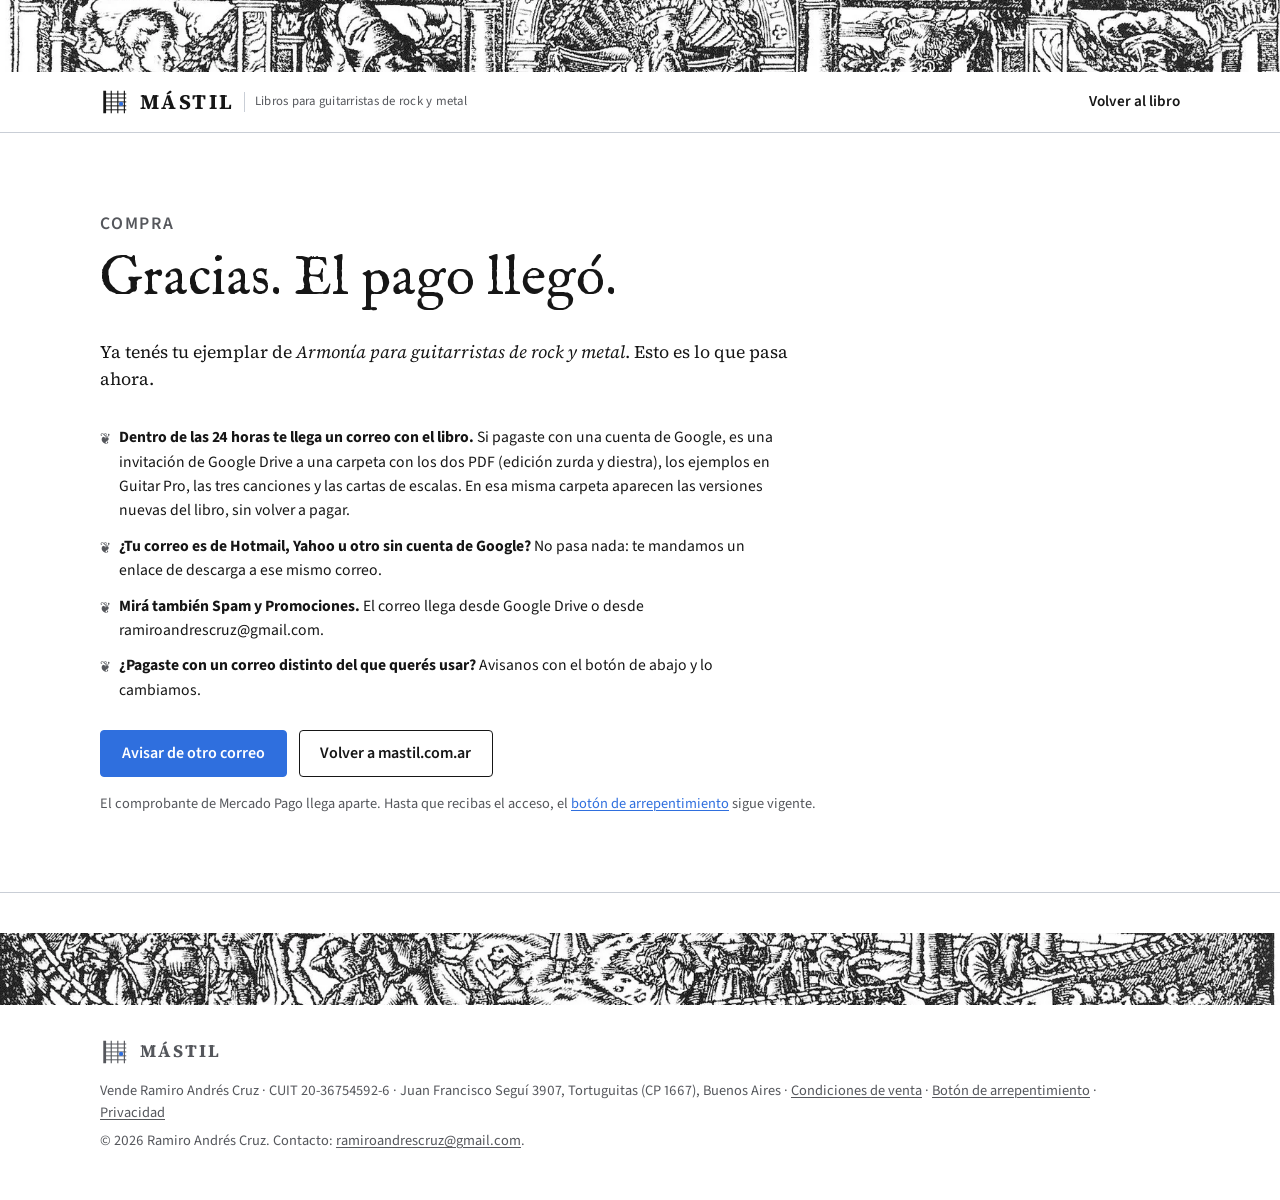
==== gracias/index.html @ 52ad5888 "Página /gracias/ para después del pago: qué llega, cuándo y qué hacer si el correo no es de Google; " ====
<!DOCTYPE html>
<html lang="es">
<head>
<meta charset="utf-8">
<meta name="viewport" content="width=device-width, initial-scale=1">
<title>Gracias · Mástil</title>
<meta name="description" content="Pago recibido: cómo y cuándo llega el libro Armonía para guitarristas de rock y metal.">
<meta name="robots" content="noindex, nofollow">
<link rel="icon" href="data:image/svg+xml,%3Csvg xmlns='http://www.w3.org/2000/svg' viewBox='0 0 32 32'%3E%3Crect width='32' height='32' fill='%23fff'/%3E%3Cpath d='M5 4v24' stroke='%23161616' stroke-width='3'/%3E%3Cpath d='M12 4v24M19 4v24M26 4v24' stroke='%23161616' stroke-width='1.2'/%3E%3Cpath d='M5 7.5h23M5 11.7h23M5 15.9h23M5 20.1h23M5 24.3h23' stroke='%23161616' stroke-width='1'/%3E%3Ccircle cx='22.5' cy='18' r='2.3' fill='%232f6fde'/%3E%3C/svg%3E">
<link rel="preload" href="../fonts/SourceSerif4-400.woff2" as="font" type="font/woff2" crossorigin>
<link rel="preload" href="../fonts/SourceSans3-400.woff2" as="font" type="font/woff2" crossorigin>
<link rel="preload" href="../fonts/NotoSansSymbols2-400.woff2" as="font" type="font/woff2" crossorigin>
<meta name="referrer" content="strict-origin-when-cross-origin">
<link rel="stylesheet" href="../styles.css">
</head>
<body>
<!-- Página a la que Mercado Pago manda al comprador cuando el pago se aprueba (URL de redirección del link de pago). -->
<!--email_off-->

<img class="friso" src="../img/friso-1.webp" alt="" width="1800" height="72" fetchpriority="high">

<header class="cabecera">
  <div class="contenedor">
    <a class="marca" href="../" aria-label="Mástil, inicio">
      <svg viewBox="0 0 32 32" aria-hidden="true"><rect width="32" height="32" fill="none"/><path d="M5 4v24" stroke="currentColor" stroke-width="3"/><path d="M12 4v24M19 4v24M26 4v24" stroke="currentColor" stroke-width="1.2"/><path d="M5 7.5h23M5 11.7h23M5 15.9h23M5 20.1h23M5 24.3h23" stroke="currentColor" stroke-width="1"/><circle cx="22.5" cy="18" r="2.3" fill="#2f6fde"/></svg>
      <span class="nombre">Mástil</span>
      <span class="descriptor">Libros para guitarristas de rock y metal</span>
    </a>
    <nav class="nav" aria-label="Secciones">
      <a href="../">Volver al libro</a>
    </nav>
  </div>
</header>

<main>

<section class="seccion" id="gracias">
  <div class="contenedor">
    <header>
      <p class="etiqueta">Compra</p>
      <h1>Gracias. El pago llegó.</h1>
      <p>Ya tenés tu ejemplar de <em>Armonía para guitarristas de rock y metal</em>. Esto es lo que pasa ahora.</p>
    </header>
    <ul class="datos">
      <li><span><b>Dentro de las 24 horas te llega un correo con el libro.</b> Si pagaste con una cuenta de Google, es una invitación de Google Drive a una carpeta con los dos PDF (edición zurda y diestra), los ejemplos en Guitar Pro, las tres canciones y las cartas de escalas. En esa misma carpeta aparecen las versiones nuevas del libro, sin volver a pagar.</span></li>
      <li><span><b>¿Tu correo es de Hotmail, Yahoo u otro sin cuenta de Google?</b> No pasa nada: te mandamos un enlace de descarga a ese mismo correo.</span></li>
      <li><span><b>Mirá también Spam y Promociones.</b> El correo llega desde Google Drive o desde ramiroandrescruz@gmail.com.</span></li>
      <li><span><b>¿Pagaste con un correo distinto del que querés usar?</b> Avisanos con el botón de abajo y lo cambiamos.</span></li>
    </ul>
    <div class="acciones">
      <a class="boton primario" href="mailto:ramiroandrescruz@gmail.com?subject=Compra%20de%20Armon%C3%ADa%20para%20guitarristas&amp;body=Hola%2C%20acabo%20de%20comprar%20el%20libro.%0ANombre%3A%20%0ACorreo%20con%20el%20que%20pagu%C3%A9%3A%20%0ACorreo%20donde%20quiero%20recibirlo%3A%20">Avisar de otro correo</a>
      <a class="boton" href="../">Volver a mastil.com.ar</a>
      <p class="nota">El comprobante de Mercado Pago llega aparte. Hasta que recibas el acceso, el <a href="../#arrepentimiento">botón de arrepentimiento</a> sigue vigente.</p>
    </div>
  </div>
</section>

</main>

<footer class="pie">
  <img class="friso" src="../img/friso-3.webp" alt="" width="1800" height="72" loading="lazy">
  <div class="contenedor pie-cuerpo">
    <div>
      <a class="marca" href="../"><svg viewBox="0 0 32 32" aria-hidden="true"><path d="M5 4v24" stroke="currentColor" stroke-width="3"/><path d="M12 4v24M19 4v24M26 4v24" stroke="currentColor" stroke-width="1.2"/><path d="M5 7.5h23M5 11.7h23M5 15.9h23M5 20.1h23M5 24.3h23" stroke="currentColor" stroke-width="1"/><circle cx="22.5" cy="18" r="2.3" fill="#2f6fde"/></svg><span class="nombre">Mástil</span></a>
      <p>Vende Ramiro Andrés Cruz · CUIT 20-36754592-6 · Juan Francisco Seguí 3907, Tortuguitas (CP 1667), Buenos Aires · <a href="../#condiciones">Condiciones de venta</a> · <a href="../#arrepentimiento">Botón de arrepentimiento</a> · <a href="../#privacidad">Privacidad</a></p>
      <p>© 2026 Ramiro Andrés Cruz. Contacto: <a href="mailto:ramiroandrescruz@gmail.com">ramiroandrescruz@gmail.com</a>.</p>
    </div>
  </div>
</footer>

<!--/email_off-->
</body>
</html>
---- styles.css ----
/* Mástil — libros para guitarristas de rock y metal
   Hoja de estilos de la web. Toma el sistema del libro: tinta negra sobre papel,
   Source Serif 4 y Source Sans 3, filete doble, florón y grabados en gris.
   El color se reserva a lo que en el libro es información: azul (reposo), rojo (color), gris (paso). */

@font-face { font-family: "Source Serif 4"; src: url("fonts/SourceSerif4-400.woff2") format("woff2"); font-weight: 400; font-style: normal; font-display: swap; }

@font-face { font-family: "Source Serif 4"; src: url("fonts/SourceSerif4-400-italic.woff2") format("woff2"); font-weight: 400; font-style: italic; font-display: swap; }

@font-face { font-family: "Source Serif 4"; src: url("fonts/SourceSerif4-700.woff2") format("woff2"); font-weight: 700; font-style: normal; font-display: swap; }

@font-face { font-family: "Source Sans 3"; src: url("fonts/SourceSans3-400.woff2") format("woff2"); font-weight: 400; font-display: swap; }

@font-face { font-family: "Source Sans 3"; src: url("fonts/SourceSans3-600.woff2") format("woff2"); font-weight: 600; font-display: swap; }

@font-face { font-family: "Source Sans 3"; src: url("fonts/SourceSans3-700.woff2") format("woff2"); font-weight: 700; font-display: swap; }

@font-face { font-family: "Noto Sans Symbols 2"; src: url("fonts/NotoSansSymbols2-400.woff2") format("woff2"); font-display: swap; }

/* IM Fell English (OFL), la letra de la capa de grabados del libro y de las cartas: títulos grandes (2026-11-01) */
@font-face { font-family: "IM Fell English"; src: url("fonts/IMFellEnglish-400-v2.woff2") format("woff2"); font-weight: 400; font-style: normal; font-display: swap; }

@font-face { font-family: "IM Fell English"; src: url("fonts/IMFellEnglish-400-italic-v2.woff2") format("woff2"); font-weight: 400; font-style: italic; font-display: swap; }

:root {
  --papel: #ffffff;
  --papel-2: #f6f8fa;      /* fondo de secciones alternas, el mismo gris claro de las tablas del libro */
  --tinta: #161616;
  --tinta-2: #55575c;      /* gris de los grados: texto secundario legible */
  --gris: #8a9099;         /* paso */
  --filete: #c9ced6;
  --azul: #2f6fde;         /* reposo: enlaces y botón principal */
  --azul-oscuro: #2558b3;
  --rojo: #b3261e;         /* color: acentos escasos */
  --lamina: #ffffff;       /* fondo de los grabados y las páginas */
  --sombra: 0 1px 2px rgba(0,0,0,.08), 0 8px 24px rgba(0,0,0,.08);
  --boton-texto: #ffffff;
  --serif: "Source Serif 4", Georgia, "Times New Roman", serif;
  --sans: "Source Sans 3", "Helvetica Neue", Arial, sans-serif;
  --simbolos: "Noto Sans Symbols 2", var(--serif);
  --antigua: "IM Fell English", var(--serif);
  --ancho: 1080px;
  --gutter: 16px;

  color-scheme: light dark;
}

@media (prefers-color-scheme: dark) {
  :root:not([data-theme="light"]) {
    --papel: #141414; --papel-2: #1c1d20; --tinta: #ebe8e2; --tinta-2: #b4b2ad; --gris: #8a9099;
    --filete: #3a3c42; --azul: #7ea4ef; --azul-oscuro: #a3bff5; --rojo: #e07a73; --lamina: #f4f2ee;
    --sombra: 0 1px 2px rgba(0,0,0,.4), 0 8px 24px rgba(0,0,0,.4);
    --boton-texto: #141414;
  }
}
:root[data-theme="dark"] {
  --papel: #141414; --papel-2: #1c1d20; --tinta: #ebe8e2; --tinta-2: #b4b2ad; --gris: #8a9099;
  --filete: #3a3c42; --azul: #7ea4ef; --azul-oscuro: #a3bff5; --rojo: #e07a73; --lamina: #f4f2ee;
  --sombra: 0 1px 2px rgba(0,0,0,.4), 0 8px 24px rgba(0,0,0,.4);
  --boton-texto: #141414;
}

*, *::before, *::after { box-sizing: border-box; }
html { -webkit-text-size-adjust: 100%; scroll-behavior: smooth; }
body {
  margin: 0; background: var(--papel); color: var(--tinta);
  font-family: var(--serif); font-size: 1.0625rem; line-height: 1.55;
  font-feature-settings: "onum" 0, "pnum" 1;
  overflow-x: hidden;
}
img { max-width: 100%; height: auto; display: block; }
a { color: var(--azul); text-decoration-thickness: 1px; text-underline-offset: .15em; }
a:hover { color: var(--azul-oscuro); }
h1, h2, h3, h4 { font-family: var(--serif); font-weight: 700; line-height: 1.15; margin: 0 0 .5em; letter-spacing: -.005em; }
h1, h2 { font-family: var(--antigua); font-weight: 400; letter-spacing: 0; }
h1 { font-size: clamp(2rem, 1.2rem + 3.2vw, 3.4rem); }
h2 { font-size: clamp(1.6rem, 1.2rem + 1.6vw, 2.25rem); }
h3 { font-size: 1.25rem; }
p { margin: 0 0 1em; }
.contenedor { width: min(var(--ancho), 100% - 2 * var(--gutter)); margin-inline: auto; }
.sans { font-family: var(--sans); }
.etiqueta {
  font-family: var(--sans); font-weight: 600; font-size: .8rem; letter-spacing: .1em; text-transform: uppercase;
  color: var(--tinta-2); margin: 0 0 .75rem;
}
.florón, .floron { font-family: var(--simbolos); color: var(--tinta); text-align: center; font-size: 1.4rem; line-height: 1; margin: 1.5rem 0; display: block; }
.filete-doble { border-top: 3px double var(--tinta); }
.filete { border-top: 1px solid var(--filete); }
.secundario { color: var(--tinta-2); }
.pie-cuerpo { margin-top: 2rem; }
.chico { font-size: .9rem; }
.visually-hidden { position: absolute !important; width: 1px; height: 1px; overflow: hidden; clip: rect(0 0 0 0); white-space: nowrap; }

/* ---------- Encabezado ---------- */
.barra-legal { background: var(--papel-2); border-bottom: 1px solid var(--filete); font-family: var(--sans); font-size: .85rem; }
.barra-legal .contenedor { display: flex; justify-content: flex-end; padding: .3rem 0; }
.barra-legal a { color: var(--tinta); font-weight: 600; }
#condiciones, #arrepentimiento, #privacidad { scroll-margin-top: 76px; }
.friso { display: block; width: 100%; height: 72px; object-fit: cover; object-position: center; background: var(--lamina); }
.cabecera { position: sticky; top: 0; z-index: 10; background: color-mix(in srgb, var(--papel) 92%, transparent); backdrop-filter: blur(8px); border-bottom: 1px solid var(--filete); }
.cabecera .contenedor { display: flex; align-items: center; justify-content: space-between; gap: 1rem; min-height: 60px; }
.marca { display: inline-flex; align-items: center; gap: .6rem; color: var(--tinta); text-decoration: none; }
.marca svg { width: 30px; height: 30px; flex: none; }
.marca .nombre { font-family: var(--serif); font-weight: 700; font-size: 1.3rem; letter-spacing: .12em; text-transform: uppercase; }
.marca .descriptor { display: none; font-family: var(--sans); font-size: .8rem; color: var(--tinta-2); letter-spacing: .02em; }

@media (min-width: 720px) { .marca .descriptor { display: inline; border-left: 1px solid var(--filete); padding-left: .6rem; } }
.nav { display: flex; gap: 1.25rem; font-family: var(--sans); font-size: .95rem; font-weight: 600; }
.nav a { color: var(--tinta); text-decoration: none; }
.nav a:hover { color: var(--azul); }
.nav .solo-ancho { display: none; }

@media (min-width: 900px) { .nav .solo-ancho { display: inline; } }
.nav .cta { color: var(--azul); }

/* ---------- Botones ---------- */
.boton {
  display: inline-flex; align-items: center; justify-content: center; gap: .5rem;
  font-family: var(--sans); font-weight: 600; font-size: 1rem; line-height: 1.2;
  padding: .8rem 1.3rem; border-radius: 4px; text-decoration: none; cursor: pointer;
  border: 1.5px solid var(--tinta); color: var(--tinta); background: transparent;
  transition: background .15s, color .15s, border-color .15s;
}
.boton:hover { background: var(--tinta); color: var(--papel); }
.boton.primario { background: var(--azul); border-color: var(--azul); color: var(--boton-texto); }
.boton.primario:hover { background: var(--azul-oscuro); border-color: var(--azul-oscuro); color: var(--boton-texto); }
.boton.chico { padding: .5rem .9rem; font-size: .9rem; }
.boton[aria-disabled="true"] { opacity: .55; cursor: not-allowed; }

/* ---------- Portada ---------- */
.portada { padding: clamp(2rem, 5vw, 4.5rem) 0 clamp(2rem, 4vw, 3.5rem); }
.portada .contenedor { display: grid; gap: 2.5rem; align-items: center; grid-template-columns: 1fr; }

@media (min-width: 860px) { .portada .contenedor { grid-template-columns: 1.15fr .85fr; gap: 3.5rem; } }
.portada h1 { margin-bottom: .35rem; }
.portada .subtitulo { font-family: var(--antigua); font-style: italic; font-size: clamp(1.15rem, 1rem + .8vw, 1.5rem); color: var(--tinta-2); margin: 0 0 1.25rem; }
.portada .lead { font-size: 1.15rem; max-width: 36em; }
.datos { list-style: none; padding: 0; margin: 1.25rem 0 1.75rem; display: grid; gap: .45rem .75rem; grid-template-columns: repeat(auto-fit, minmax(230px, 1fr)); font-family: var(--sans); font-size: .98rem; }
.datos li { display: flex; gap: .55rem; align-items: baseline; }
.datos li::before { content: "❦"; font-family: var(--simbolos); font-size: .85em; color: var(--tinta-2); flex: none; }
#gracias .datos { grid-template-columns: 1fr; max-width: 44em; gap: .7rem; }   /* /gracias/: una sola columna, es una lista de pasos */
.acciones { display: flex; flex-wrap: wrap; gap: .75rem; align-items: center; }
.acciones .nota { font-family: var(--sans); font-size: .9rem; color: var(--tinta-2); flex-basis: 100%; margin: .25rem 0 0; }

@media (max-width: 520px) { .acciones .boton.primario { flex-basis: 100%; text-align: center; } }
.tapa { justify-self: center; width: min(100%, 460px); margin: 0; }
.tapa-pila { position: relative; aspect-ratio: 1 / .97; }
.tapa-pila img { position: absolute; box-shadow: var(--sombra); border: 1px solid var(--filete); background: var(--lamina); }
.tapa-libro { width: 50%; left: 1%; top: 1%; transform: rotate(-3deg); }
.tapa-pagina { width: 60%; right: 1%; bottom: 1%; transform: rotate(2deg); }
.tapa figcaption { font-family: var(--sans); font-size: .85rem; color: var(--tinta-2); text-align: center; margin-top: .75rem; }

/* ---------- Secciones ---------- */
.seccion { padding: clamp(2.5rem, 6vw, 5rem) 0; }
.seccion.alterna { background: var(--papel-2); }
.seccion header { max-width: 42em; margin-bottom: 2rem; }
.seccion header p { font-size: 1.1rem; }
.dos-columnas { display: grid; gap: 2rem; grid-template-columns: 1fr; align-items: start; }

@media (min-width: 860px) { .dos-columnas { grid-template-columns: 1fr 1fr; gap: 3rem; } }
.grabado { background: var(--lamina); padding: 1rem; border: 1px solid var(--filete); box-shadow: var(--sombra); }
.grabado img { margin-inline: auto; }
.grabado.chico { display: none; margin: 0; padding: .6rem; width: 100%; max-width: 230px; }
.grabado.chico figcaption { font-size: .78rem; }
.cabeza-grabado { display: grid; gap: 1.5rem; grid-template-columns: 1fr; align-items: center; margin-bottom: 2rem; }
.seccion .cabeza-grabado header { margin-bottom: 0; }

@media (min-width: 860px) { .cabeza-grabado { grid-template-columns: 1fr 230px; gap: 3rem; } .grabado.chico { display: block; } }
.grabado figcaption { font-family: var(--sans); font-size: .82rem; color: #55575c; margin-top: .75rem; text-align: center; }

/* Partes del libro */
.partes { list-style: none; padding: 0; margin: 0; counter-reset: parte; display: grid; gap: 0; }
.partes li { display: grid; grid-template-columns: 4.4rem 1fr; gap: 1rem; padding: 1.1rem 0; border-top: 1px solid var(--filete); }
.partes li:last-child { border-bottom: 1px solid var(--filete); }
.partes .num { white-space: nowrap; font-family: var(--sans); font-weight: 700; font-size: .78rem; letter-spacing: .1em; text-transform: uppercase; color: var(--tinta-2); padding-top: .35rem; }
.partes h3 { margin-bottom: .25rem; font-size: 1.15rem; }
.partes p { margin: 0; color: var(--tinta-2); font-size: .98rem; }
.apendices { margin-top: 1.25rem; font-size: .98rem; color: var(--tinta-2); }

/* Tarjetas */
.tarjetas { display: grid; gap: 2rem 1.75rem; grid-template-columns: 1fr; }

@media (min-width: 620px) { .tarjetas { grid-template-columns: repeat(2, 1fr); } }

@media (min-width: 960px) { .tarjetas { grid-template-columns: repeat(3, 1fr); } }
.tarjeta { border-top: 3px double var(--tinta); padding-top: 1rem; }
.tarjeta .icono { font-family: var(--simbolos); display: inline-grid; place-items: center; width: 1.6rem; height: 1.6rem; background: var(--tinta); color: var(--papel); font-size: .95rem; margin-bottom: .6rem; }
.tarjeta h3 { font-size: 1.12rem; margin-bottom: .35rem; }
.tarjeta p { margin: 0; font-size: .98rem; color: var(--tinta-2); }
.muestra-forma { display: inline-block; width: 3.2rem; height: .85rem; vertical-align: -.05rem; margin-left: .2rem; }

/* Rutas */
.rutas { width: 100%; border-collapse: collapse; font-size: .98rem; margin-top: 1rem; }
.rutas th { font-family: var(--sans); font-weight: 600; text-align: left; border-bottom: 1px solid var(--gris); padding: .5rem .6rem .5rem 0; font-size: .9rem; }
.rutas td { padding: .65rem .6rem .65rem 0; border-bottom: 1px solid var(--filete); vertical-align: top; }
.rutas td:first-child { font-weight: 700; width: 38%; }

/* Escuchar */
.escuchar { border: 1px solid var(--filete); border-top: 3px double var(--tinta); background: var(--papel-2); padding: 1.1rem 1.25rem 1.25rem; margin-bottom: 2rem; }
.escuchar p { font-size: .98rem; }
.escuchar audio { display: block; width: 100%; margin: .5rem 0 1rem; }
.escuchar h3 { margin: 1.6rem 0 .2rem; padding-top: 1rem; border-top: 1px solid var(--filete); }
.escuchar h3:first-child { margin-top: 0; padding-top: 0; border-top: 0; }
.guia-escucha { list-style: none; padding: 0; margin: 0; display: grid; gap: .55rem; font-family: var(--sans); font-size: .95rem; }
.guia-escucha li { display: grid; grid-template-columns: 2.6rem 1fr; gap: .5rem; }
.guia-escucha .t { font-weight: 700; font-feature-settings: "tnum" 1; }
.guia-escucha .ref { display: block; color: var(--tinta-2); font-size: .9em; }
.guia-escucha .ref::before { content: "→ "; }

/* Galería */
.captura-gp { margin: 0 0 2rem; }
.captura-gp a { display: block; border: 1px solid var(--filete); box-shadow: var(--sombra); }
.captura-gp img { display: block; width: 100%; height: auto; }
.captura-gp figcaption { font-family: var(--sans); font-size: .85rem; color: var(--tinta-2); margin-top: .6rem; line-height: 1.4; }
.captura-gp figcaption b { color: var(--tinta); font-weight: 600; }
.galeria { display: grid; gap: 1.25rem; grid-template-columns: 1fr; }
.galeria figure { margin: 0; }
.galeria a { display: block; background: var(--lamina); border: 1px solid var(--filete); box-shadow: var(--sombra); transition: transform .15s; }
.galeria a:hover { transform: translateY(-2px); }
.galeria img { aspect-ratio: 737 / 1058; object-fit: cover; }
.galeria figcaption { font-family: var(--sans); font-size: .85rem; color: var(--tinta-2); margin-top: .6rem; line-height: 1.4; }
.galeria figcaption b { color: var(--tinta); font-weight: 600; }
.galeria figure.ancha { grid-column: 1 / -1; }
.galeria figure.ancha img { aspect-ratio: 1040 / 778; }
.galeria figure.ancha.pliego img { aspect-ratio: 1476 / 1059; }
.galeria figure.ancha.cartas img { aspect-ratio: 1040 / 578; }   /* tres cartas, más apaisadas: sin recorte */
.galeria .ediciones .par { display: grid; grid-template-columns: 1fr; gap: 1px; background: var(--filete); }
.galeria .ediciones .par img { aspect-ratio: 800 / 696; object-fit: contain; background: var(--lamina); }

@media (min-width: 560px) { .galeria .ediciones .par { grid-template-columns: 1fr 1fr; } }

@media (min-width: 620px) { .galeria { grid-template-columns: repeat(2, 1fr); } }

/* Compra */
.precios { display: grid; gap: 1.25rem; grid-template-columns: 1fr; }

@media (min-width: 720px) { .precios { grid-template-columns: 1fr 1fr; } }
.precio { border: 1px solid var(--filete); border-top: 3px double var(--tinta); padding: 1.5rem; background: var(--papel); display: flex; flex-direction: column; gap: .5rem; }
.precio .importe { font-size: 2.2rem; font-weight: 700; line-height: 1; margin: .25rem 0; font-feature-settings: "tnum" 1; }
.precio .importe small { font-size: 1rem; font-weight: 400; color: var(--tinta-2); margin-left: .25rem; font-family: var(--sans); }
.precio .medio { font-family: var(--sans); font-size: .95rem; color: var(--tinta-2); margin: 0 0 .75rem; }
.precio .boton { margin-top: auto; align-self: flex-start; }
.incluye { list-style: none; padding: 0; margin: 1.5rem 0 0; display: grid; gap: .5rem; grid-template-columns: repeat(auto-fit, minmax(240px, 1fr)); font-family: var(--sans); font-size: .98rem; }
.incluye li { padding-left: 1.3rem; position: relative; }
.incluye li::before { content: "✓"; position: absolute; left: 0; color: var(--azul); font-weight: 700; }
.aviso { display: flex; flex-wrap: wrap; gap: 1rem; align-items: center; justify-content: space-between; border: 1px solid var(--filete); padding: 1.1rem 1.25rem; margin-top: 2rem; background: var(--papel); }
.aviso p { margin: 0; }

/* Condiciones de venta */
.condiciones-nota { font-family: var(--sans); font-size: .95rem; color: var(--tinta-2); margin: 1.25rem 0 0; }
.legal { display: grid; gap: 1.75rem 3rem; grid-template-columns: 1fr; }

@media (min-width: 860px) { .legal { grid-template-columns: 1fr 1fr; } }
.legal article { border-top: 3px double var(--tinta); padding-top: 1rem; }
.legal h3 { font-size: 1.12rem; margin-bottom: .35rem; }
.legal p { font-size: .98rem; }
.legal .arrepentimiento { border: 1px solid var(--filete); border-top: 3px double var(--tinta); padding: 1rem 1.25rem 1.25rem; background: var(--papel-2); }
.legal .arrepentimiento .boton { margin-bottom: .75rem; }

/* Próximo libro */
.proximo { display: grid; gap: 1.5rem; grid-template-columns: 1fr; align-items: center; }

@media (min-width: 860px) { .proximo { grid-template-columns: 1fr 1.2fr; gap: 3rem; } }
.proximo .titulo { font-size: 1.6rem; margin-bottom: .2rem; }
.proximo .sub { font-style: italic; color: var(--tinta-2); margin-bottom: 1rem; }
.pasos { margin: 0; padding-left: 1.2rem; columns: 2; column-gap: 2rem; font-size: .98rem; }

@media (max-width: 600px) { .pasos { columns: 1; } }
.pasos li { break-inside: avoid; margin-bottom: .35rem; }

/* Autor */
.autor { display: grid; gap: 1.5rem; grid-template-columns: 1fr; align-items: center; }

@media (min-width: 720px) { .autor { grid-template-columns: 180px 1fr; gap: 2.5rem; } }
.autor .redes { font-family: var(--sans); font-size: .98rem; color: var(--tinta-2); }
.autor .retrato { width: 180px; height: 180px; border: 1px solid var(--filete); background: var(--lamina); object-fit: cover; box-shadow: var(--sombra); }

/* Pie */
.pie { border-top: 1px solid var(--filete); padding: 2.5rem 0 3rem; font-family: var(--sans); font-size: .9rem; color: var(--tinta-2); }
.pie .contenedor { display: grid; gap: 1.5rem; grid-template-columns: 1fr; }

@media (min-width: 720px) { .pie .contenedor { grid-template-columns: 1fr auto; align-items: end; } }
.pie .marca .nombre { font-size: 1.1rem; }
.pie p { margin: .35rem 0 0; }
.pie a { color: inherit; }
.pie .data-fiscal { display: inline-block; margin-top: .9rem; }
.pie .data-fiscal img { width: 56px; background: #fff; }
.pie .colofon { justify-self: end; text-align: center; }
.pie .colofon img { width: 72px; margin-inline: auto; background: var(--lamina); padding: 4px; border: 1px solid var(--filete); }
.pie .colofon span { display: block; font-size: .75rem; margin-top: .4rem; letter-spacing: .08em; text-transform: uppercase; }

/* Visor de páginas */
dialog.visor { border: 0; padding: 0; background: transparent; max-width: min(96vw, 820px); width: 100%; }
dialog.visor::backdrop { background: rgba(0,0,0,.72); }
dialog.visor figure { margin: 0; background: var(--lamina); box-shadow: var(--sombra); }
dialog.visor img { width: 100%; }
dialog.visor .barra { display: flex; justify-content: space-between; align-items: center; gap: 1rem; padding: .6rem .9rem; font-family: var(--sans); font-size: .9rem; color: #55575c; background: #fff; border-top: 1px solid #c9ced6; }
dialog.visor button { font: inherit; background: none; border: 1px solid #55575c; color: #161616; padding: .3rem .7rem; border-radius: 4px; cursor: pointer; }

@media print { .barra-legal, .cabecera, .acciones, .aviso, dialog { display: none !important; } }
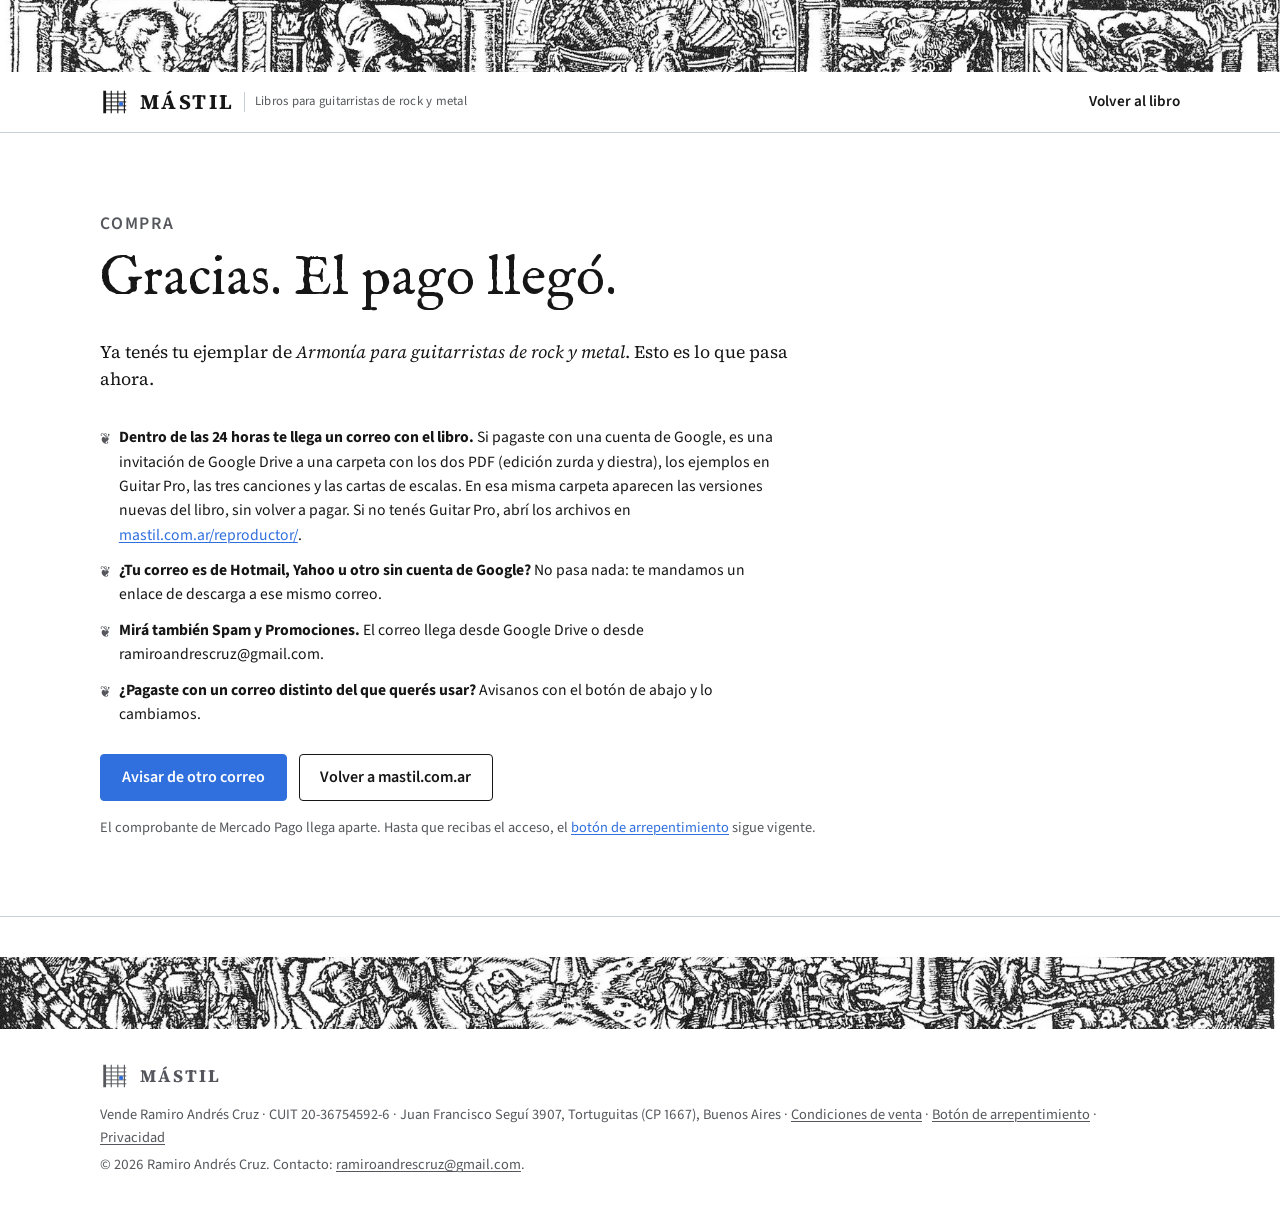
==== commit 6f960fa3: "Reproductor nombrado en «Qué incluye», en el pie de la captura de Guitar Pro y en la página Gracias " ====
--- a/gracias/index.html
+++ b/gracias/index.html
@@ -42,7 +42,7 @@
       <p>Ya tenés tu ejemplar de <em>Armonía para guitarristas de rock y metal</em>. Esto es lo que pasa ahora.</p>
     </header>
     <ul class="datos">
-      <li><span><b>Dentro de las 24 horas te llega un correo con el libro.</b> Si pagaste con una cuenta de Google, es una invitación de Google Drive a una carpeta con los dos PDF (edición zurda y diestra), los ejemplos en Guitar Pro, las tres canciones y las cartas de escalas. En esa misma carpeta aparecen las versiones nuevas del libro, sin volver a pagar.</span></li>
+      <li><span><b>Dentro de las 24 horas te llega un correo con el libro.</b> Si pagaste con una cuenta de Google, es una invitación de Google Drive a una carpeta con los dos PDF (edición zurda y diestra), los ejemplos en Guitar Pro, las tres canciones y las cartas de escalas. En esa misma carpeta aparecen las versiones nuevas del libro, sin volver a pagar. Si no tenés Guitar Pro, abrí los archivos en <a href="../reproductor/">mastil.com.ar/reproductor/</a>.</span></li>
       <li><span><b>¿Tu correo es de Hotmail, Yahoo u otro sin cuenta de Google?</b> No pasa nada: te mandamos un enlace de descarga a ese mismo correo.</span></li>
       <li><span><b>Mirá también Spam y Promociones.</b> El correo llega desde Google Drive o desde ramiroandrescruz@gmail.com.</span></li>
       <li><span><b>¿Pagaste con un correo distinto del que querés usar?</b> Avisanos con el botón de abajo y lo cambiamos.</span></li>
